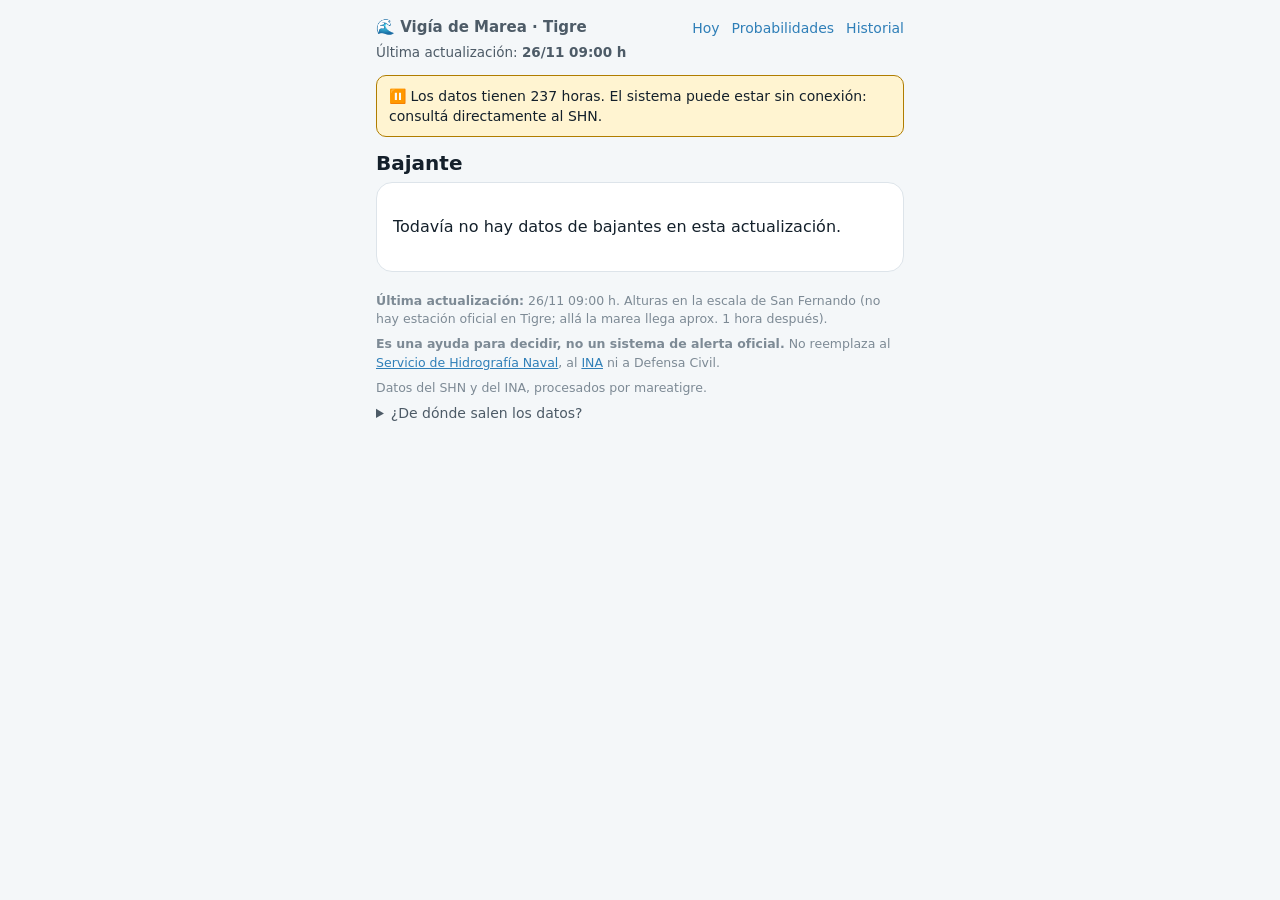
==== bajante.html @ 79f2f9ac "v11 bajante" ====
<!doctype html>
<html lang="es"><head><meta charset="utf-8">
<meta name="viewport" content="width=device-width,initial-scale=1">
<title>Bajante · Vigía de Marea Tigre</title>
<link rel="stylesheet" href="estilo.css">
<script src="datos/estado.js"></script>
<script src="datos/ejemplos.js"></script>
<script src="comun.js"></script>
<style>
/* (26/11) Pestaña Bajante: informativa, sin rojos. Solo se marca suave (amarillo) lo que podría quedar bajo la referencia. */
.bj{display:flex;align-items:baseline;gap:12px;padding:10px 0;border-bottom:1px solid var(--line)}
.bj:last-child{border-bottom:0}
.bj .h{font-size:22px;font-weight:800;min-width:72px}
.bj .a{font-size:20px;font-weight:700;color:var(--agua);white-space:nowrap}
.bj .d{font-size:12.5px;color:var(--ink2);margin-left:auto;text-align:right;line-height:1.35}
.bj.bajo{background:var(--pos-bg);margin:0 -16px;padding:10px 16px;border-left:4px solid var(--pos)}
.bj.medida .h,.bj.medida .a{font-style:italic}
.chip{display:inline-block;font-size:11px;border:1px solid var(--line);border-radius:999px;padding:0 6px;color:var(--mut)}
.exp td,.exp th{font-size:13.5px}
.movio{background:var(--pos-bg);border:1px solid var(--pos);border-radius:10px;padding:8px 10px;font-size:13.5px;margin-top:10px}
</style>
</head><body><main id="app"></main>
<script>
const B = V.bajante;
const m2b = x => x.toFixed(2).replace(".", ",");
const cm = x => Math.round(Math.abs(x) * 100) + " cm";
// Hora de Tigre: +1 h aprox. (criterio de Fernando, el mismo de las pleamares; para la bajante no hay datos).
const horaT = s => horaTigre(hhmm(s));

function fila(b) {
  const peor = b.peor == null ? "" : `<br>en el peor caso visto: <b>${m2b(b.peor)}</b>`;
  const fuente = b.fuente === "SHN" ? `<span class="chip">SHN</span>` : `<span class="chip">modelo ⏱</span>`;
  return `<div class="bj${b.bajo_ref ? " bajo" : ""}">
    <span class="h">${hhmm(b.t)}</span><span class="a">${m2b(b.altura)} m</span>
    <span class="d">${b.bajo_ref ? "🔻 " : ""}Tigre ~${horaT(b.t)} ${fuente}${peor}</span></div>`;
}
function filaMedida(b) {
  return `<div class="bj medida"><span class="h">${hhmm(b.t)}</span><span class="a">${m2b(b.altura)} m</span>
    <span class="d">medida en San Fernando<br>(ya pasó)</span></div>`;
}

function porDia() {
  const dias = {};
  for (const b of B.medidas_hoy || []) (dias[b.t.slice(0, 10)] ||= []).push([b.t, filaMedida(b)]);
  for (const b of B.proximas) (dias[b.t.slice(0, 10)] ||= []).push([b.t, fila(b)]);
  const k = Object.keys(dias).sort();
  if (!k.length) return `<section class="card"><p>No hay bajantes previstas ahora (sin pronóstico del SHN ni curva del modelo).</p></section>`;
  return k.map(d => `<section class="card"><h2>${nomDia(d)} <span class="mut" style="font-weight:400">${ddmm(d)}</span></h2>
    ${dias[d].sort((a, b) => a[0] < b[0] ? -1 : 1).map(x => x[1]).join("")}</section>`).join("");
}

function ahoraTxt() {
  const a = B.ahora;
  if (!a) return "";
  const va = a.va === "subiendo" ? "subiendo ↑" : a.va === "bajando" ? "bajando ↓" : a.va === "quieta" ? "casi quieta" : "";
  return `<p class="ahora">Ahora en San Fernando: <b>${m2(a.altura)}</b> (${cuando(a.hora)})${va ? `, <b>${va}</b>` : ""}.</p>`;
}

function experiencia() {
  const E = B.experiencia, m1 = E.modelo["1"], h = E.hora, s = E.shn;
  const filas = ["1", "2", "3"].map(L => {
    const m = E.modelo[L];
    return `<tr><td>${L} día${L === "1" ? "" : "s"} antes</td><td>${m.n}</td>
      <td>${m.n ? m.bajo_mas : "–"}</td><td>${m.n && m.peor < 0 ? cm(m.peor) : "–"}</td></tr>`;
  }).join("") + `<tr><td>SHN (próximas horas)</td><td>${s.n}</td><td>${s.n ? s.bajo_mas : "–"}</td><td>${s.n && s.peor < 0 ? cm(s.peor) : "–"}</td></tr>`;
  const sa = B.semana_antes;
  const movio = B.se_movio && B.se_movio.length ? `<div class="movio">⚠️ <b>La experiencia cambió esta semana:</b> ${B.se_movio.join("; ")}.
    Puede ser que el río o el tiempo estén distintos. Los números de esta página ya usan lo nuevo.</div>` : "";
  return `<section class="card"><h2>¿Cuánto se pasa para abajo?</h2>
    ${E.medidas && E.mas_baja ? `<p class="chico">De ${E.medidas} bajantes medidas en San Fernando (${ddmm(E.desde)} al ${ddmm(E.hasta)}),
      ${E.bajo_ref} bajaron de ${m2(B.ref)}. La más baja: <b>${m2(E.mas_baja.altura)}</b> el ${ddmm(E.mas_baja.hora)}.</p>`
      : `<p class="chico">Todavía no hay bajantes medidas guardadas.</p>`}
    ${m1.n ? `<p class="chico">Lo normal es que el agua quede <b>más alta</b> que lo previsto (${cm(m1.promedio)} en promedio, 1 día antes).
      Pero ${m1.bajo_mas} de ${m1.n} veces bajó más${m1.peor < 0 ? `; la peor, <b>${cm(m1.peor)}</b> más (${ddmm(m1.peor_fecha)})` : ""}.</p>` : ""}
    <table class="exp"><tr><th>Pronóstico</th><th>Casos</th><th>Bajó más</th><th>La peor</th></tr>${filas}</table>
    <p class="chico mut">“En el peor caso visto” = lo previsto menos la peor de esa columna (con ${B.min_casos} casos o más).
      Hace ${sa.dias} días era: corrección de hora ${sa.hora.toFixed(1).replace(".", ",")} h${sa.n_1d ? `, peor a 1 día ${cm(sa.peor_1d)}` : ""}.</p>
    ${movio}</section>`;
}

const notaHora = () => {
  const h = B.experiencia.hora;
  return h.aplicada ? `<p class="chico">⏱️ <b>Hora corregida (modelo ⏱):</b> el modelo del SHN marca la bajante antes de lo que después se mide.
    Según ${h.n} bajantes, el agua real llega unas ${h.mediana.toFixed(1).replace(".", ",")} h más tarde (${h.mas_tarde} de ${h.n} veces llegó después),
    así que a las del modelo se les suman ${h.aplicada.toFixed(1).replace(".", ",")} h. Las del SHN van tal cual. En Tigre, aprox. una hora después.</p>`
    : `<p class="chico">⏱️ Todavía no hay casos suficientes para corregir la hora del modelo: va tal cual la publica el SHN.</p>`;
};

document.getElementById("app").innerHTML = cabecera("bajante.html") + avisosArriba() + (!B ? `
  <h1>Bajante</h1><section class="card"><p>Todavía no hay datos de bajantes en esta actualización.</p></section>` : `
  <h1>Bajante</h1>
  <p class="chico">Para los que navegamos el Delta: las bajantes de cada día en San Fernando, con la hora y la altura.
    Es informativo: no es un aviso.</p>
  ${ahoraTxt()}
  ${porDia()}
  <section class="card">
    ${notaHora()}
    <p class="chico">🔻 <b>Amarillo:</b> la bajante, o su peor caso visto, queda por debajo de <b>${m2(B.ref)}</b>
      (referencia del Vigía para navegar, no es un umbral oficial).</p>
  </section>
  ${experiencia()}
  <section class="card"><details><summary>Para leerlo bien</summary>
    <p class="chico">Las alturas son del Modelo de Altura Total o del pronóstico del SHN, sin corregir. La hora del modelo sí se corrige
      con lo medido, y la corrección se recalcula sola cada hora con todo lo guardado.</p>
    <p class="chico"><b>Qué puede fallar:</b> la experiencia es de pocas semanas${B.experiencia.rio_rosario ? `, con el Paraná alto
      (Rosario entre ${m2(B.experiencia.rio_rosario[0])} y ${m2(B.experiencia.rio_rosario[1])})` : ""} y sin ninguna bajante extraordinaria.
      Con el río bajo y viento del norte el agua puede bajar bastante más: el peor caso visto <b>no</b> es el peor posible.
      La hora real se conoce de a una hora (las lecturas son una por hora). Algunos días el modelo acierta la hora y la corrección lo corre de más.</p>
    <p class="chico">Si el SHN publica un <a href="https://www.hidro.gov.ar/oceanografia/AACRIOPLA.asp">aviso de bajante</a>, vale el aviso.</p>
  </details></section>`) + pie();
</script>
<script data-goatcounter="https://mareatigre.goatcounter.com/count" async src="//gc.zgo.at/count.js"></script>
</body></html>
---- estilo.css ----
:root{
  --bg:#f4f7f9; --card:#fff; --ink:#14202b; --ink2:#4d5b67; --mut:#7d8a95; --line:#dde4ea;
  --agua:#2f7fb8; --agua2:#cfe3f2;
  --ok:#1e8a4c; --ok-bg:#e3f4ea;
  --pos:#b07d00; --pos-bg:#fff4d1;
  --avi:#c8590f; --avi-bg:#ffe8d6;
  --ale:#b3261e; --ale-bg:#fde2df;
}
@media (prefers-color-scheme: dark){:root{
  --bg:#0f161c; --card:#17212a; --ink:#eef3f6; --ink2:#b4c0ca; --mut:#86939e; --line:#2a3742;
  --agua:#5aa9e0; --agua2:#1f3b52;
  --ok:#4cc27d; --ok-bg:#163525; --pos:#e7b93c; --pos-bg:#3a2f0e;
  --avi:#f08a45; --avi-bg:#3f2513; --ale:#ff6f61; --ale-bg:#431c19;
}}
*{box-sizing:border-box}
body{margin:0;background:var(--bg);color:var(--ink);font:16px/1.45 system-ui,-apple-system,"Segoe UI",Roboto,sans-serif}
main{max-width:560px;margin:0 auto;padding:16px 16px 40px}
a{color:var(--agua)}
header.top{display:flex;align-items:center;justify-content:space-between;gap:8px;margin-bottom:4px}
header.top .marca{font-weight:700;font-size:15px;color:var(--ink2);text-decoration:none}
header.top nav a{font-size:14px;margin-left:12px;text-decoration:none}
.aviso-ejemplo{background:#5b2a86;color:#fff;border-radius:10px;padding:8px 12px;font-size:13.5px;margin-bottom:12px}
.viejo{background:var(--pos-bg);color:var(--ink);border:1px solid var(--pos);border-radius:10px;padding:10px 12px;font-size:14px;margin-bottom:12px}
.card{background:var(--card);border:1px solid var(--line);border-radius:16px;padding:16px;margin-bottom:14px}
h1{font-size:20px;margin:0 0 4px} h2{font-size:16px;margin:0 0 10px}
.chico{font-size:13.5px;color:var(--ink2)} .mut{color:var(--mut)}

/* Veredicto grande */
.veredicto{border-radius:18px;padding:20px 18px;text-align:center;margin-bottom:14px;border:2px solid}
.veredicto .icono{font-size:44px;line-height:1}
.veredicto .titulo{font-size:24px;font-weight:800;margin:8px 0 4px}
.veredicto .bajada{font-size:15.5px;color:var(--ink2)}
.n-normal{background:var(--ok-bg);border-color:var(--ok)} .n-normal .titulo{color:var(--ok)}
.n-posible{background:var(--pos-bg);border-color:var(--pos)} .n-posible .titulo{color:var(--pos)}
.n-aviso{background:var(--avi-bg);border-color:var(--avi)} .n-aviso .titulo{color:var(--avi)}
.n-alerta{background:var(--ale-bg);border-color:var(--ale)} .n-alerta .titulo{color:var(--ale)}

/* Tira de días */
.dias{display:grid;grid-auto-flow:column;grid-auto-columns:1fr;gap:6px}
.dia{text-align:center;border-radius:12px;padding:10px 2px;background:var(--bg);min-width:0}
.dia .nom{font-weight:700;font-size:14px}
.dia .fec{font-size:12px;color:var(--mut)}
.dia .pto{width:14px;height:14px;border-radius:50%;margin:8px auto 6px}
.dia .alt{font-size:15px;font-weight:600}
.dia .hs{font-size:12px;color:var(--mut)}

/* Botones de navegación */
.botones{display:grid;gap:10px}
.boton{display:flex;align-items:center;gap:12px;background:var(--card);border:1px solid var(--line);border-radius:14px;padding:14px;text-decoration:none;color:var(--ink)}
.boton .ico{font-size:24px} .boton b{display:block} .boton span.d{font-size:13.5px;color:var(--ink2)}
.boton .fl{margin-left:auto;color:var(--mut);font-size:20px}

/* Tablas */
table{width:100%;border-collapse:collapse;font-size:14.5px}
th,td{padding:8px 6px;border-bottom:1px solid var(--line);text-align:center}
th:first-child,td:first-child{text-align:left}
th{font-size:12.5px;color:var(--ink2);font-weight:600}
.pc{display:inline-block;min-width:44px;border-radius:8px;padding:2px 6px;font-weight:700}

footer{font-size:12.5px;color:var(--mut);margin-top:20px;line-height:1.5}
footer p{margin:6px 0}
details summary{cursor:pointer;color:var(--ink2);font-size:14px}
svg text{font-family:inherit}
.aviso-ejemplo .ejs{display:flex;flex-wrap:wrap;gap:6px;margin-top:8px}
.aviso-ejemplo .ejs a{color:#fff;border:1px solid #ffffff88;border-radius:999px;padding:2px 10px;text-decoration:none;font-size:13px}
.aviso-ejemplo .ejs a.on{background:#fff;color:#5b2a86;font-weight:700}
.alerta-caja{border-radius:14px;padding:14px;margin-bottom:14px;border-left:6px solid}
.alerta-caja h2{margin:0 0 6px}.alerta-caja p{margin:4px 0;font-size:15px}
.alerta-caja.n-posible{background:var(--pos-bg);border-color:var(--pos)}
.alerta-caja.n-aviso{background:var(--avi-bg);border-color:var(--avi)}
.alerta-caja.n-alerta{background:var(--ale-bg);border-color:var(--ale)}
.n-alerta.veredicto{animation:latido 2.4s ease-in-out infinite}
@keyframes latido{50%{box-shadow:0 0 0 6px color-mix(in srgb,var(--ale) 25%,transparent)}}
@media (prefers-reduced-motion:reduce){.n-alerta.veredicto{animation:none}}
.dia .rg{font-size:11px;color:var(--ink2)}
.leyenda{list-style:none;padding:0;margin:12px 0 0;font-size:13px;color:var(--ink2)}
.leyenda li{display:flex;gap:8px;align-items:flex-start;margin:4px 0}
.leyenda .pto{flex:none;width:11px;height:11px;border-radius:50%;margin-top:4px}
.ahora{margin-top:10px;font-size:14.5px;color:var(--ink2)} .ahora b{color:var(--ink)}
footer ul{margin:4px 0;padding-left:18px} footer li{margin:3px 0}
.n-sin_datos{background:var(--card);border-color:var(--mut)} .n-sin_datos .titulo{color:var(--ink2)}
.actualizado{margin:0 0 12px;font-size:13.5px;color:var(--ink2)}
/* Pestañas de "Pronóstico y medición" (1 / 2 / 3 / 4 días antes) */
.pestanas{display:flex;gap:6px;margin:4px 0 12px}
.pestanas button{flex:1;font:inherit;font-size:13.5px;padding:7px 2px;border-radius:10px;border:1px solid var(--line);background:var(--card);color:var(--ink2);cursor:pointer}
.pestanas button.on{background:var(--agua);border-color:var(--agua);color:#fff;font-weight:700}
.pestanas button:disabled{opacity:.45;cursor:default}
/* (24/11) Caja de alerta: cuándo y cuánto, grandes; las chances en renglones aparte; el resto en chico. */
.alerta-caja .cuando{font-size:22px;font-weight:800;line-height:1.2}
.alerta-caja .cuanto{font-size:16px;margin:4px 0 8px}
.alerta-caja .cuanto b{font-size:20px}
.alerta-caja p.chances{margin:6px 0 8px}
.alerta-caja .ch{display:block;font-size:15px}
.alerta-caja p.chico{font-size:13.5px}
/* (25/11) Tarjeta de "Hoy" con lo medido: la altura en cursiva para distinguirla de un pronóstico. */
.dia.medido .alt{font-style:italic}
/* (26/11) Tarjeta de Hoy: lo que queda del día, debajo del pico ya medido. */
.dia .luego{font-size:12px;color:var(--ink2);margin-top:6px;padding-top:6px;border-top:1px solid var(--line)}
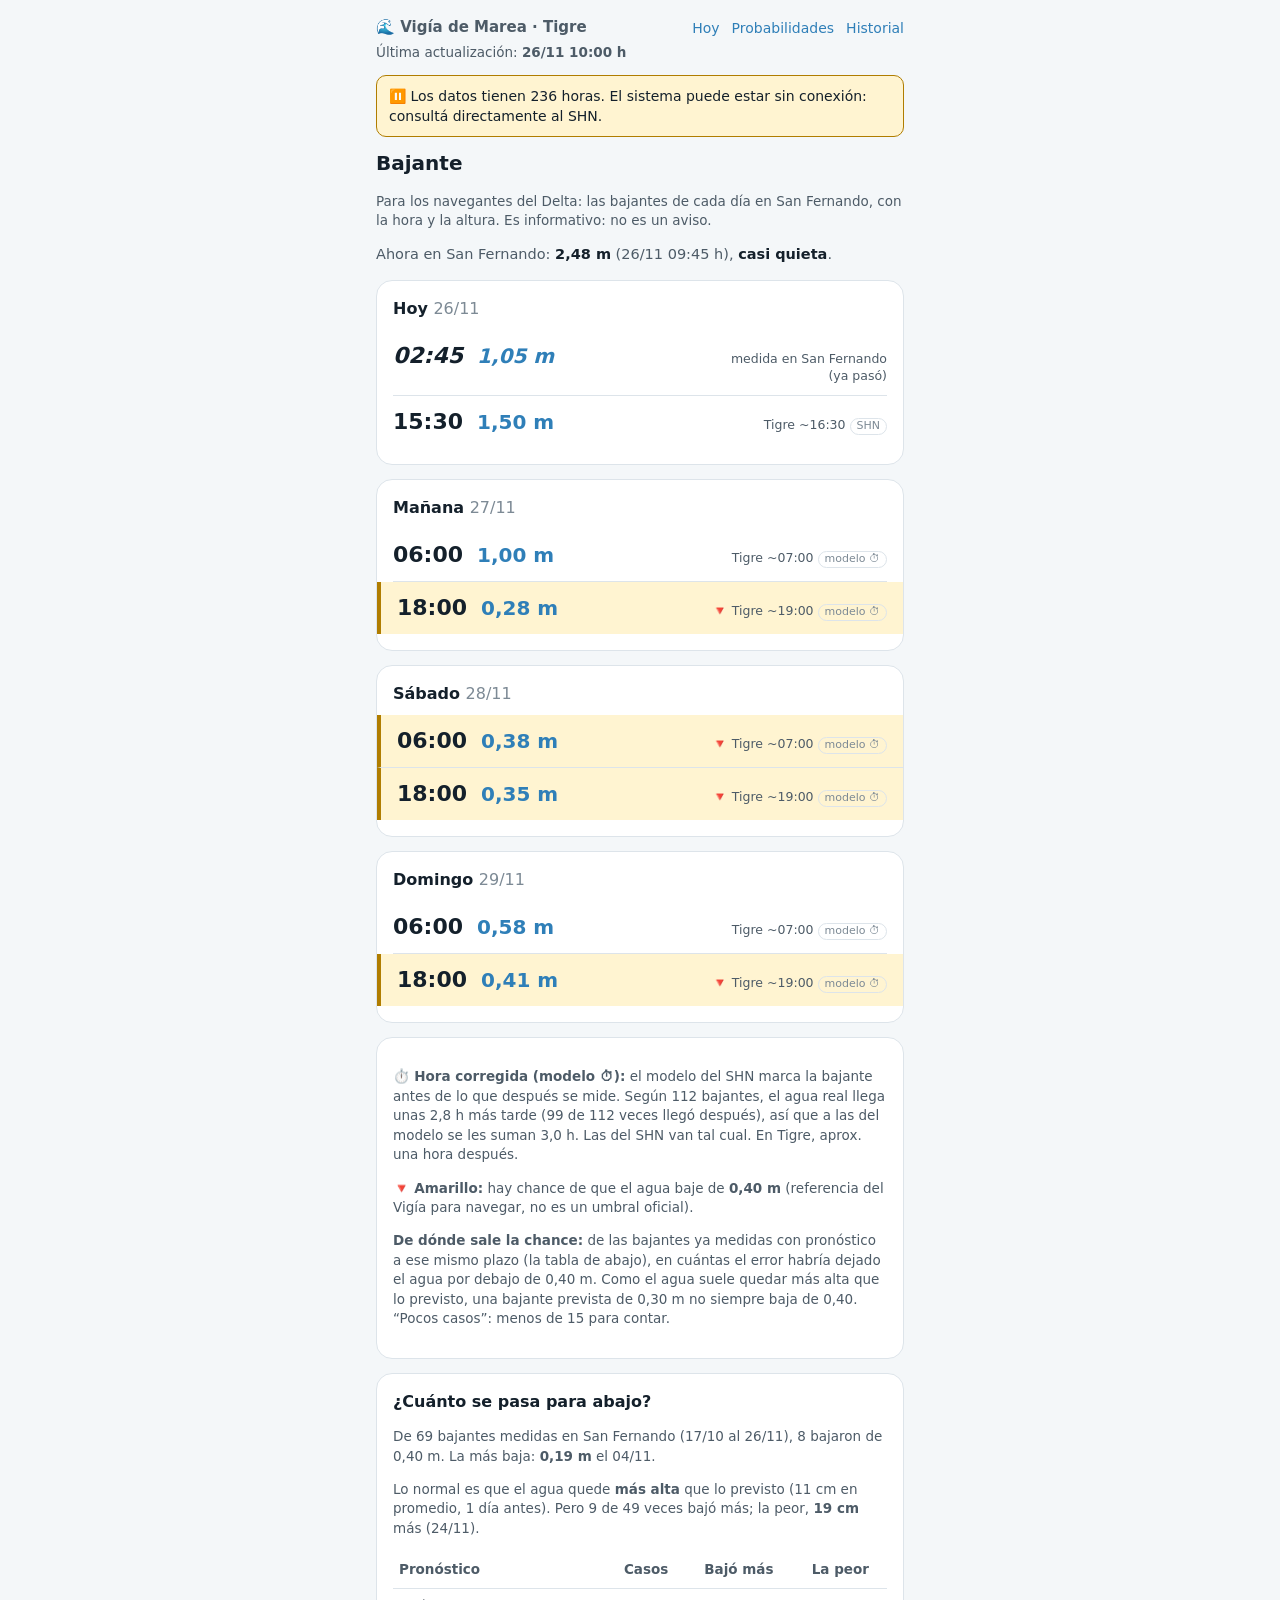
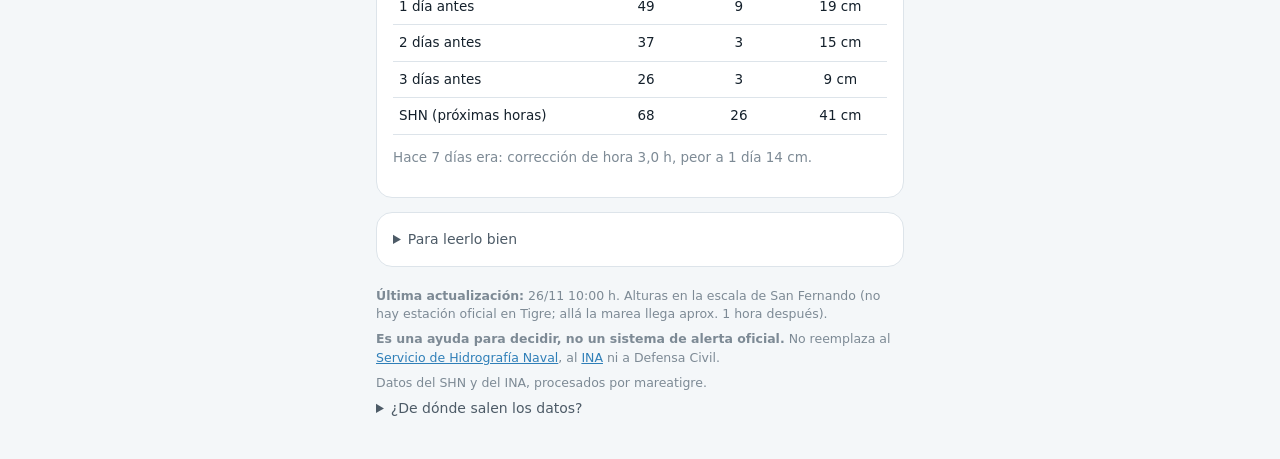
==== commit d1d1cd14: "bajante v2: chance de bajar de 0,40" ====
--- a/bajante.html
+++ b/bajante.html
@@ -28,11 +28,12 @@
 const horaT = s => horaTigre(hhmm(s));
 
 function fila(b) {
-  const peor = b.peor == null ? "" : `<br>en el peor caso visto: <b>${m2b(b.peor)}</b>`;
+  // (v2) Chance de bajar de la referencia, contada en la experiencia (bajantes.py). 0 % no se muestra.
+  const ch = !b.chance ? "" : `<br><span style="white-space:nowrap">bajar de ${m2b(B.ref)} m: <b>${b.chance >= 100 ? "casi seguro" : b.chance + "&nbsp;%"}</b></span>${b.n < 15 ? " (pocos casos)" : ""}`;
   const fuente = b.fuente === "SHN" ? `<span class="chip">SHN</span>` : `<span class="chip">modelo ⏱</span>`;
   return `<div class="bj${b.bajo_ref ? " bajo" : ""}">
     <span class="h">${hhmm(b.t)}</span><span class="a">${m2b(b.altura)} m</span>
-    <span class="d">${b.bajo_ref ? "🔻 " : ""}Tigre ~${horaT(b.t)} ${fuente}${peor}</span></div>`;
+    <span class="d">${b.bajo_ref ? "🔻 " : ""}Tigre ~${horaT(b.t)} ${fuente}${ch}</span></div>`;
 }
 function filaMedida(b) {
   return `<div class="bj medida"><span class="h">${hhmm(b.t)}</span><span class="a">${m2b(b.altura)} m</span>
@@ -73,8 +74,7 @@
     ${m1.n ? `<p class="chico">Lo normal es que el agua quede <b>más alta</b> que lo previsto (${cm(m1.promedio)} en promedio, 1 día antes).
       Pero ${m1.bajo_mas} de ${m1.n} veces bajó más${m1.peor < 0 ? `; la peor, <b>${cm(m1.peor)}</b> más (${ddmm(m1.peor_fecha)})` : ""}.</p>` : ""}
     <table class="exp"><tr><th>Pronóstico</th><th>Casos</th><th>Bajó más</th><th>La peor</th></tr>${filas}</table>
-    <p class="chico mut">“En el peor caso visto” = lo previsto menos la peor de esa columna (con ${B.min_casos} casos o más).
-      Hace ${sa.dias} días era: corrección de hora ${sa.hora.toFixed(1).replace(".", ",")} h${sa.n_1d ? `, peor a 1 día ${cm(sa.peor_1d)}` : ""}.</p>
+    <p class="chico mut">Hace ${sa.dias} días era: corrección de hora ${sa.hora.toFixed(1).replace(".", ",")} h${sa.n_1d ? `, peor a 1 día ${cm(sa.peor_1d)}` : ""}.</p>
     ${movio}</section>`;
 }
 
@@ -89,14 +89,17 @@
 document.getElementById("app").innerHTML = cabecera("bajante.html") + avisosArriba() + (!B ? `
   <h1>Bajante</h1><section class="card"><p>Todavía no hay datos de bajantes en esta actualización.</p></section>` : `
   <h1>Bajante</h1>
-  <p class="chico">Para los que navegamos el Delta: las bajantes de cada día en San Fernando, con la hora y la altura.
+  <p class="chico">Para los navegantes del Delta: las bajantes de cada día en San Fernando, con la hora y la altura.
     Es informativo: no es un aviso.</p>
   ${ahoraTxt()}
   ${porDia()}
   <section class="card">
     ${notaHora()}
-    <p class="chico">🔻 <b>Amarillo:</b> la bajante, o su peor caso visto, queda por debajo de <b>${m2(B.ref)}</b>
+    <p class="chico">🔻 <b>Amarillo:</b> hay chance de que el agua baje de <b>${m2(B.ref)}</b>
       (referencia del Vigía para navegar, no es un umbral oficial).</p>
+    <p class="chico"><b>De dónde sale la chance:</b> de las bajantes ya medidas con pronóstico a ese mismo plazo (la tabla de abajo),
+      en cuántas el error habría dejado el agua por debajo de ${m2(B.ref)}. Como el agua suele quedar más alta que lo previsto,
+      una bajante prevista de 0,30 m no siempre baja de 0,40. “Pocos casos”: menos de 15 para contar.</p>
   </section>
   ${experiencia()}
   <section class="card"><details><summary>Para leerlo bien</summary>
@@ -104,7 +107,8 @@
       con lo medido, y la corrección se recalcula sola cada hora con todo lo guardado.</p>
     <p class="chico"><b>Qué puede fallar:</b> la experiencia es de pocas semanas${B.experiencia.rio_rosario ? `, con el Paraná alto
       (Rosario entre ${m2(B.experiencia.rio_rosario[0])} y ${m2(B.experiencia.rio_rosario[1])})` : ""} y sin ninguna bajante extraordinaria.
-      Con el río bajo y viento del norte el agua puede bajar bastante más: el peor caso visto <b>no</b> es el peor posible.
+      Con el río bajo y viento del norte el agua puede bajar bastante más que lo visto hasta ahora: una chance de 0 % quiere decir
+      que no pasó nunca en lo medido, no que sea imposible.
       La hora real se conoce de a una hora (las lecturas son una por hora). Algunos días el modelo acierta la hora y la corrección lo corre de más.</p>
     <p class="chico">Si el SHN publica un <a href="https://www.hidro.gov.ar/oceanografia/AACRIOPLA.asp">aviso de bajante</a>, vale el aviso.</p>
   </details></section>`) + pie();
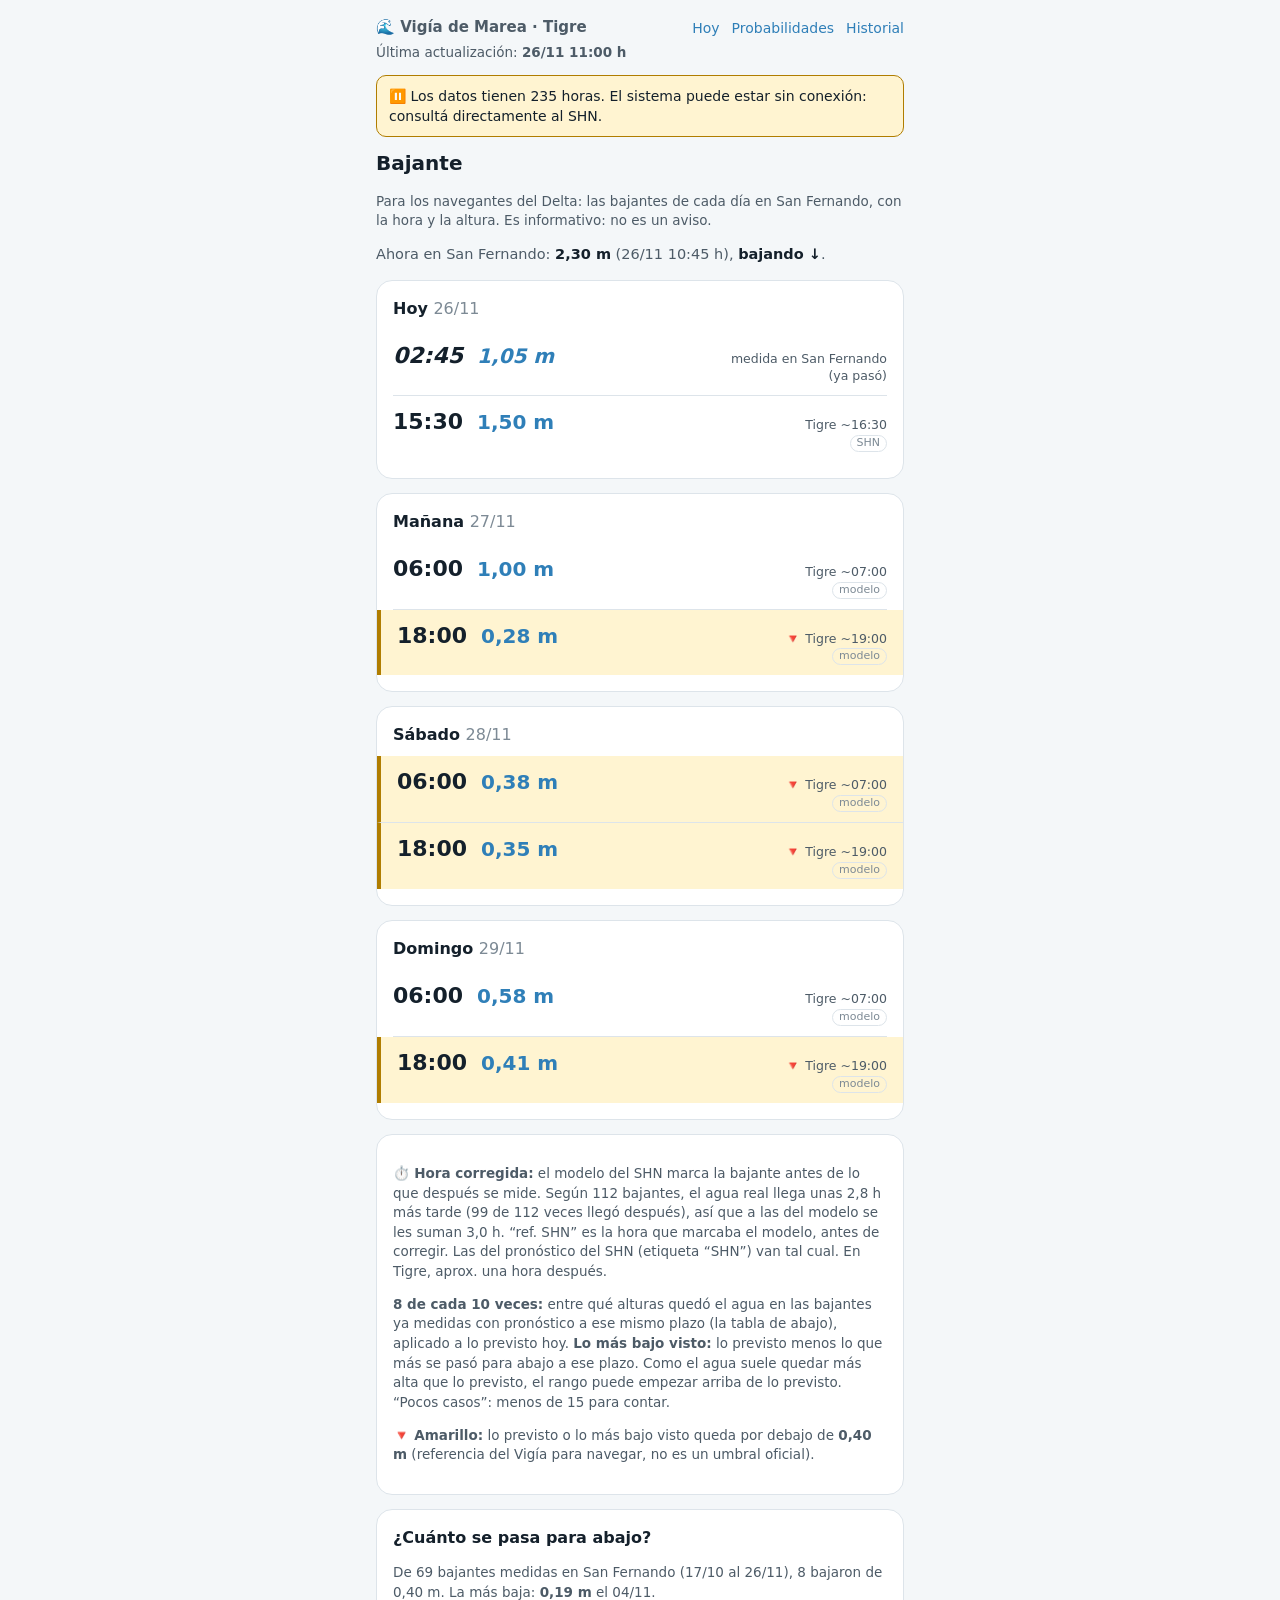
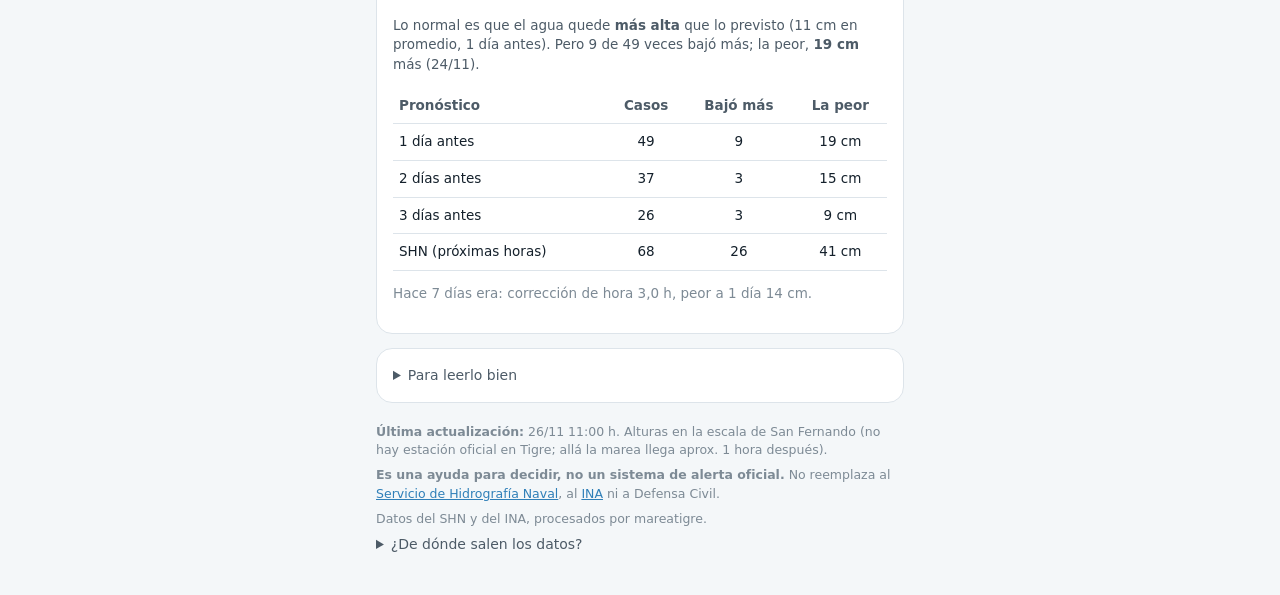
==== commit 10f44c6a: "bajante: ref SHN y colores" ====
--- a/bajante.html
+++ b/bajante.html
@@ -8,7 +8,9 @@
 <script src="comun.js"></script>
 <style>
 /* (26/11) Pestaña Bajante: informativa, sin rojos. Solo se marca suave (amarillo) lo que podría quedar bajo la referencia. */
-.bj{display:flex;align-items:baseline;gap:12px;padding:10px 0;border-bottom:1px solid var(--line)}
+.bj{display:flex;flex-wrap:wrap;align-items:baseline;gap:4px 12px;padding:10px 0;border-bottom:1px solid var(--line)}
+.bj .r{flex-basis:100%;font-size:13px;color:var(--mut)}
+.bj .r .rg b{color:var(--agua)} .bj .r .mb b{color:var(--pos)}
 .bj:last-child{border-bottom:0}
 .bj .h{font-size:22px;font-weight:800;min-width:72px}
 .bj .a{font-size:20px;font-weight:700;color:var(--agua);white-space:nowrap}
@@ -28,12 +30,17 @@
 const horaT = s => horaTigre(hhmm(s));
 
 function fila(b) {
-  // (v2) Chance de bajar de la referencia, contada en la experiencia (bajantes.py). 0 % no se muestra.
-  const ch = !b.chance ? "" : `<br><span style="white-space:nowrap">bajar de ${m2b(B.ref)} m: <b>${b.chance >= 100 ? "casi seguro" : b.chance + "&nbsp;%"}</b></span>${b.n < 15 ? " (pocos casos)" : ""}`;
-  const fuente = b.fuente === "SHN" ? `<span class="chip">SHN</span>` : `<span class="chip">modelo ⏱</span>`;
+  // (v3, pedido de Fernando) Rango de lo medido (8 de cada 10 casos) y lo más bajo visto, a ese plazo (bajantes.py).
+  const nb = x => m2b(x).replace(" ", "&nbsp;");
+  const r = !b.rango ? "" : `<div class="r"><span class="rg">8 de cada 10 veces: entre <b>${nb(b.rango[0])}&nbsp;y&nbsp;${nb(b.rango[1])}&nbsp;m</b></span><br>
+    <span class="mb">lo más bajo visto: <b>${nb(b.mas_bajo)}&nbsp;m</b></span>${b.n < 15 ? " (pocos casos)" : ""}</div>`;
+  // (v4, pedido de Fernando: corto) Etiqueta con la hora ORIGINAL del modelo del SHN ("ref. SHN 15:00"), para compararla
+  // con la página del SHN; la hora grande ya está corregida. Con el día si la corrección cruza la medianoche.
+  const ref = !b.t_mod ? "modelo" : `ref. SHN ${hhmm(b.t_mod)}${b.t_mod.slice(0, 10) !== b.t.slice(0, 10) ? " " + ddmm(b.t_mod) : ""}`;
+  const fuente = `<span class="chip" style="white-space:nowrap">${b.fuente === "SHN" ? "SHN" : ref}</span>`;
   return `<div class="bj${b.bajo_ref ? " bajo" : ""}">
     <span class="h">${hhmm(b.t)}</span><span class="a">${m2b(b.altura)} m</span>
-    <span class="d">${b.bajo_ref ? "🔻 " : ""}Tigre ~${horaT(b.t)} ${fuente}${ch}</span></div>`;
+    <span class="d">${b.bajo_ref ? "🔻 " : ""}Tigre ~${horaT(b.t)}<br>${fuente}</span>${r}</div>`;
 }
 function filaMedida(b) {
   return `<div class="bj medida"><span class="h">${hhmm(b.t)}</span><span class="a">${m2b(b.altura)} m</span>
@@ -80,9 +87,10 @@
 
 const notaHora = () => {
   const h = B.experiencia.hora;
-  return h.aplicada ? `<p class="chico">⏱️ <b>Hora corregida (modelo ⏱):</b> el modelo del SHN marca la bajante antes de lo que después se mide.
+  return h.aplicada ? `<p class="chico">⏱️ <b>Hora corregida:</b> el modelo del SHN marca la bajante antes de lo que después se mide.
     Según ${h.n} bajantes, el agua real llega unas ${h.mediana.toFixed(1).replace(".", ",")} h más tarde (${h.mas_tarde} de ${h.n} veces llegó después),
-    así que a las del modelo se les suman ${h.aplicada.toFixed(1).replace(".", ",")} h. Las del SHN van tal cual. En Tigre, aprox. una hora después.</p>`
+    así que a las del modelo se les suman ${h.aplicada.toFixed(1).replace(".", ",")} h. “ref. SHN” es la hora que marcaba el modelo, antes de corregir.
+    Las del pronóstico del SHN (etiqueta “SHN”) van tal cual. En Tigre, aprox. una hora después.</p>`
     : `<p class="chico">⏱️ Todavía no hay casos suficientes para corregir la hora del modelo: va tal cual la publica el SHN.</p>`;
 };
 
@@ -95,11 +103,12 @@
   ${porDia()}
   <section class="card">
     ${notaHora()}
-    <p class="chico">🔻 <b>Amarillo:</b> hay chance de que el agua baje de <b>${m2(B.ref)}</b>
+    <p class="chico"><b>8 de cada 10 veces:</b> entre qué alturas quedó el agua en las bajantes ya medidas con pronóstico a ese
+      mismo plazo (la tabla de abajo), aplicado a lo previsto hoy. <b>Lo más bajo visto:</b> lo previsto menos lo que más se pasó
+      para abajo a ese plazo. Como el agua suele quedar más alta que lo previsto, el rango puede empezar arriba de lo previsto.
+      “Pocos casos”: menos de 15 para contar.</p>
+    <p class="chico">🔻 <b>Amarillo:</b> lo previsto o lo más bajo visto queda por debajo de <b>${m2(B.ref)}</b>
       (referencia del Vigía para navegar, no es un umbral oficial).</p>
-    <p class="chico"><b>De dónde sale la chance:</b> de las bajantes ya medidas con pronóstico a ese mismo plazo (la tabla de abajo),
-      en cuántas el error habría dejado el agua por debajo de ${m2(B.ref)}. Como el agua suele quedar más alta que lo previsto,
-      una bajante prevista de 0,30 m no siempre baja de 0,40. “Pocos casos”: menos de 15 para contar.</p>
   </section>
   ${experiencia()}
   <section class="card"><details><summary>Para leerlo bien</summary>
@@ -107,8 +116,8 @@
       con lo medido, y la corrección se recalcula sola cada hora con todo lo guardado.</p>
     <p class="chico"><b>Qué puede fallar:</b> la experiencia es de pocas semanas${B.experiencia.rio_rosario ? `, con el Paraná alto
       (Rosario entre ${m2(B.experiencia.rio_rosario[0])} y ${m2(B.experiencia.rio_rosario[1])})` : ""} y sin ninguna bajante extraordinaria.
-      Con el río bajo y viento del norte el agua puede bajar bastante más que lo visto hasta ahora: una chance de 0 % quiere decir
-      que no pasó nunca en lo medido, no que sea imposible.
+      Con el río bajo y viento del norte el agua puede bajar bastante más que lo visto hasta ahora: “lo más bajo visto” es lo más bajo
+      de lo medido hasta ahora, no lo más bajo posible.
       La hora real se conoce de a una hora (las lecturas son una por hora). Algunos días el modelo acierta la hora y la corrección lo corre de más.</p>
     <p class="chico">Si el SHN publica un <a href="https://www.hidro.gov.ar/oceanografia/AACRIOPLA.asp">aviso de bajante</a>, vale el aviso.</p>
   </details></section>`) + pie();
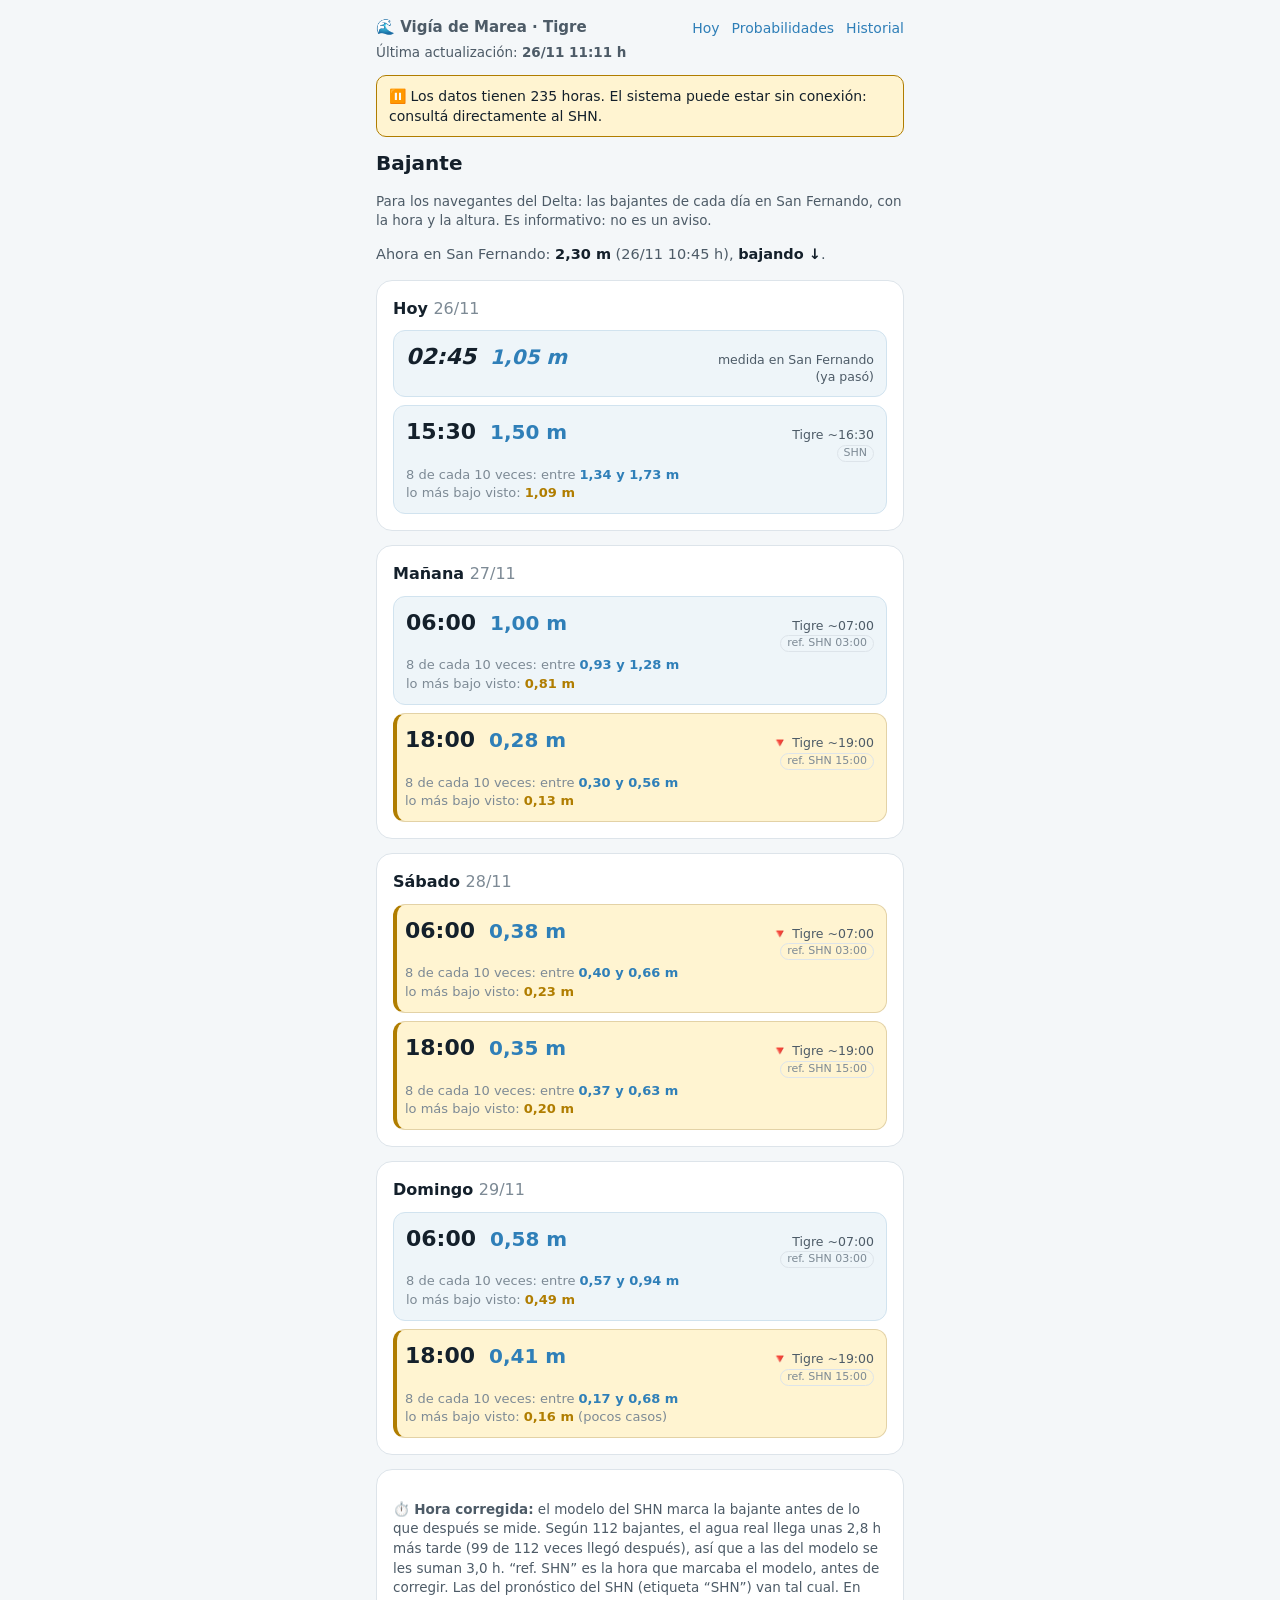
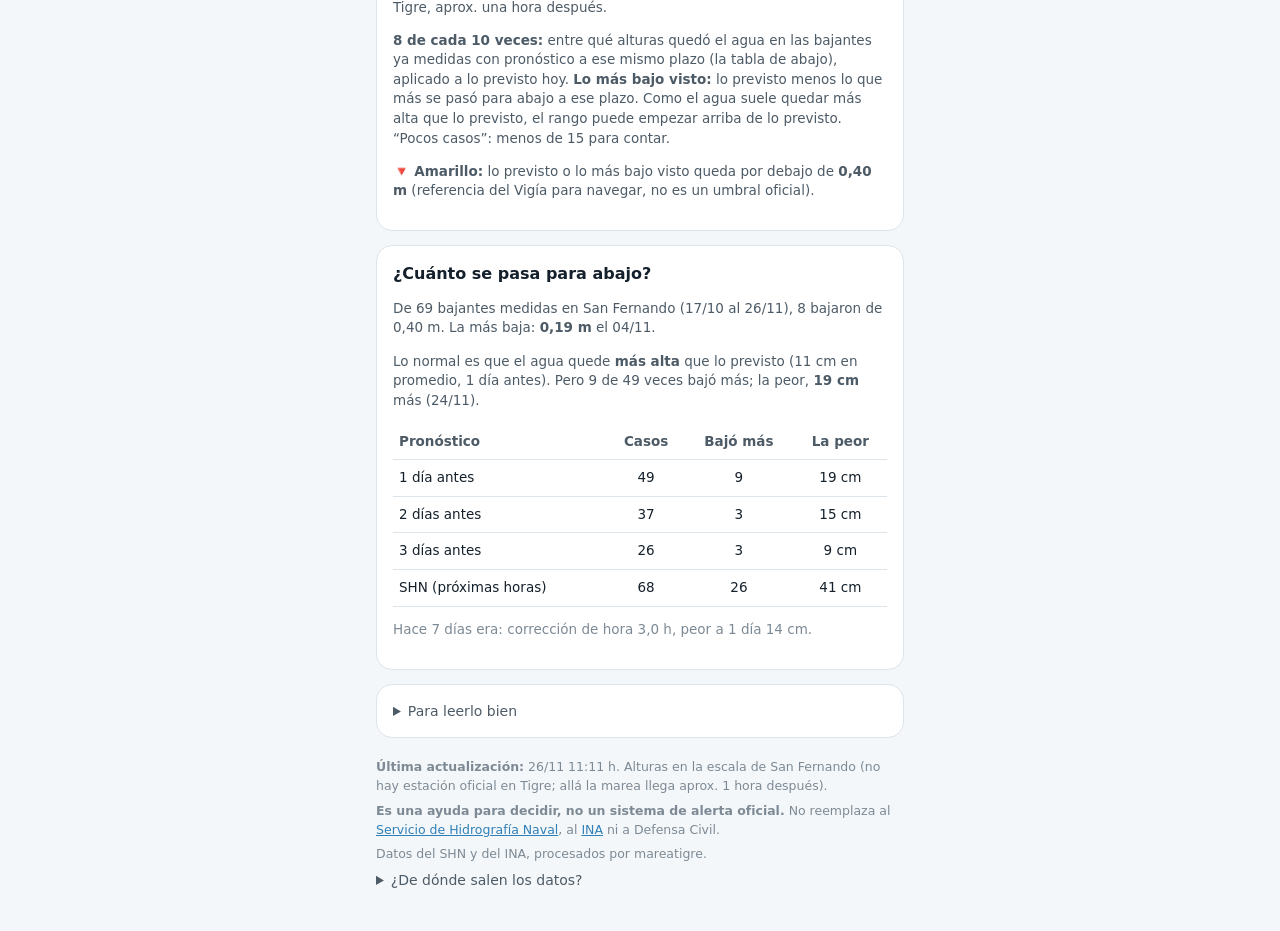
==== commit d418f533: "bajante: cajitas con color" ====
--- a/bajante.html
+++ b/bajante.html
@@ -8,14 +8,17 @@
 <script src="comun.js"></script>
 <style>
 /* (26/11) Pestaña Bajante: informativa, sin rojos. Solo se marca suave (amarillo) lo que podría quedar bajo la referencia. */
-.bj{display:flex;flex-wrap:wrap;align-items:baseline;gap:4px 12px;padding:10px 0;border-bottom:1px solid var(--line)}
+/* (26/11, pedido de Fernando) Cada bajante en su propia cajita, para que se separen bien (suelen ser 2 por día). */
+.bj{display:flex;flex-wrap:wrap;align-items:baseline;gap:4px 12px;padding:10px 12px;border-radius:12px;margin-bottom:8px;
+  background:var(--bg);border:1px solid var(--line);   /* respaldo si el navegador no entiende color-mix */
+  background:color-mix(in srgb, var(--agua) 8%, var(--card));border:1px solid color-mix(in srgb, var(--agua) 22%, var(--card))}
 .bj .r{flex-basis:100%;font-size:13px;color:var(--mut)}
 .bj .r .rg b{color:var(--agua)} .bj .r .mb b{color:var(--pos)}
-.bj:last-child{border-bottom:0}
+.bj:last-child{margin-bottom:0}
 .bj .h{font-size:22px;font-weight:800;min-width:72px}
 .bj .a{font-size:20px;font-weight:700;color:var(--agua);white-space:nowrap}
 .bj .d{font-size:12.5px;color:var(--ink2);margin-left:auto;text-align:right;line-height:1.35}
-.bj.bajo{background:var(--pos-bg);margin:0 -16px;padding:10px 16px;border-left:4px solid var(--pos)}
+.bj.bajo{background:var(--pos-bg);border:1px solid color-mix(in srgb, var(--pos) 35%, var(--card));border-left:4px solid var(--pos);padding-left:8px}
 .bj.medida .h,.bj.medida .a{font-style:italic}
 .chip{display:inline-block;font-size:11px;border:1px solid var(--line);border-radius:999px;padding:0 6px;color:var(--mut)}
 .exp td,.exp th{font-size:13.5px}
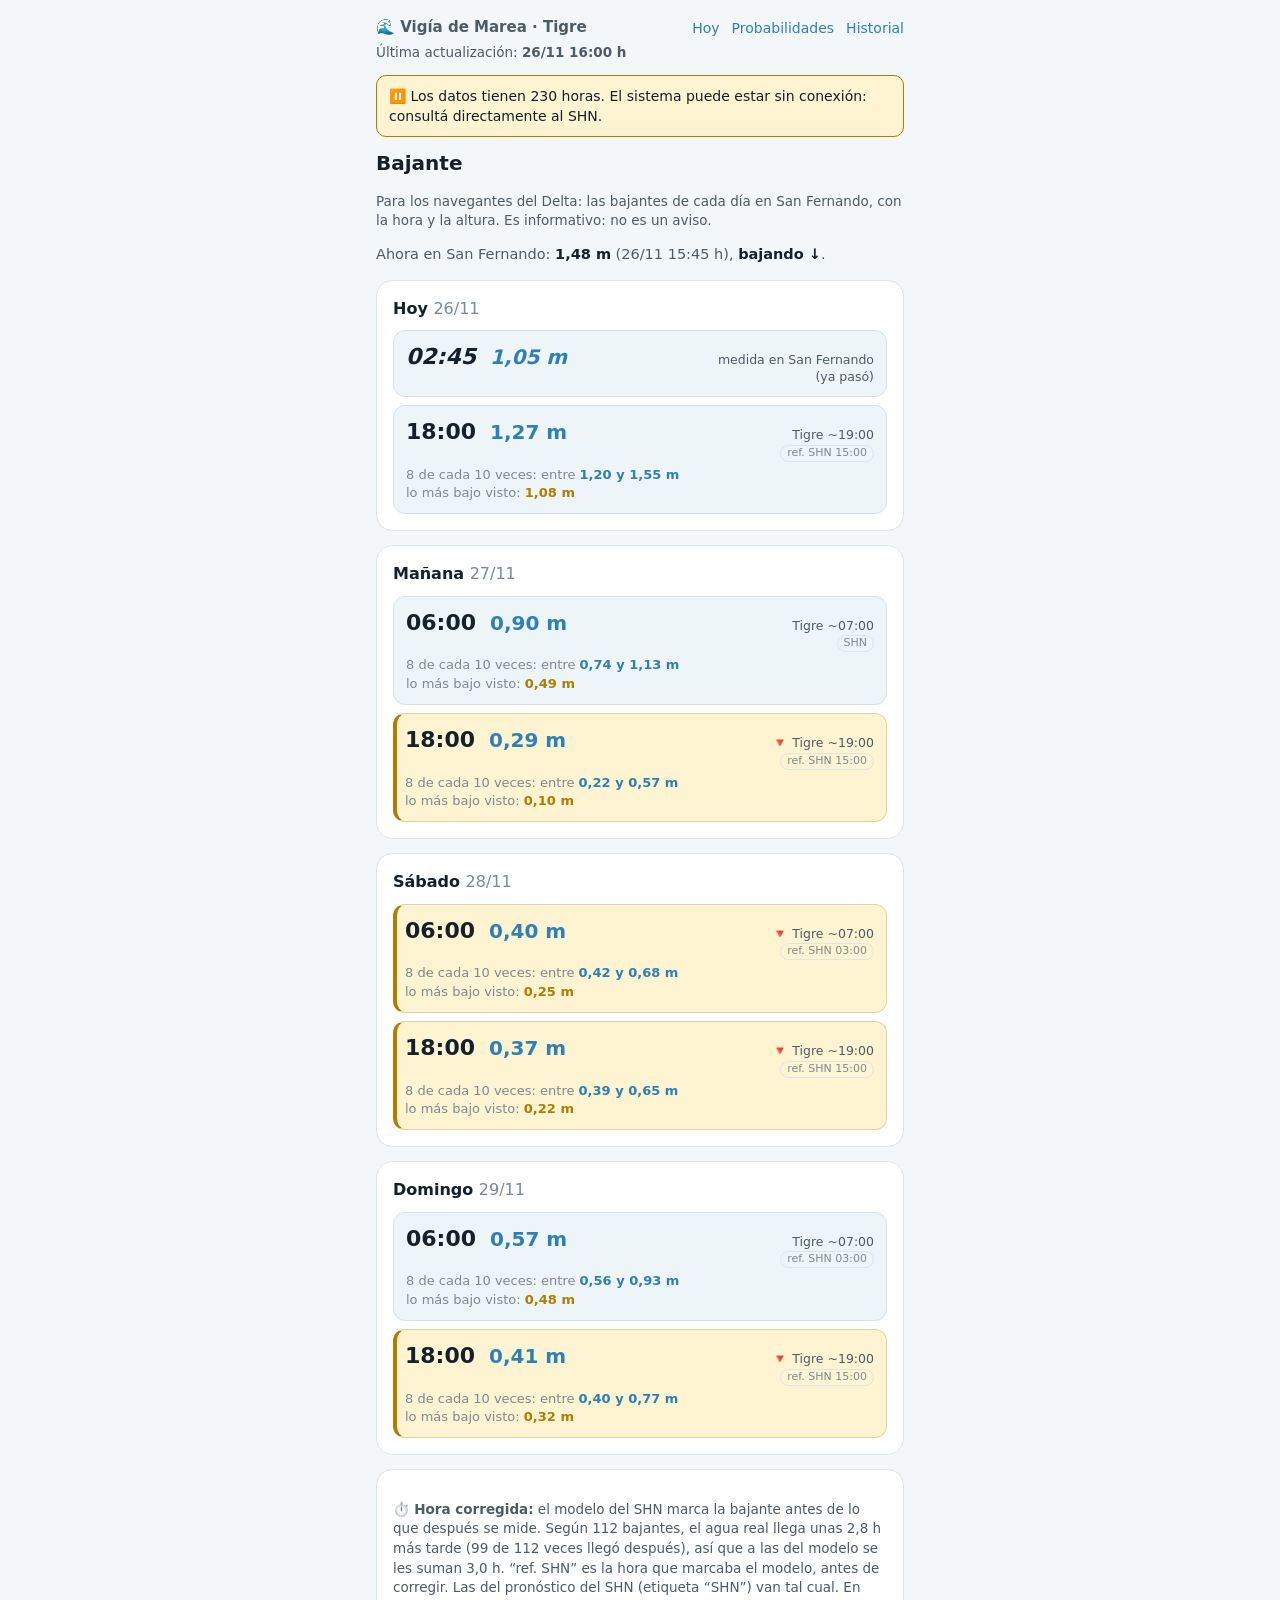
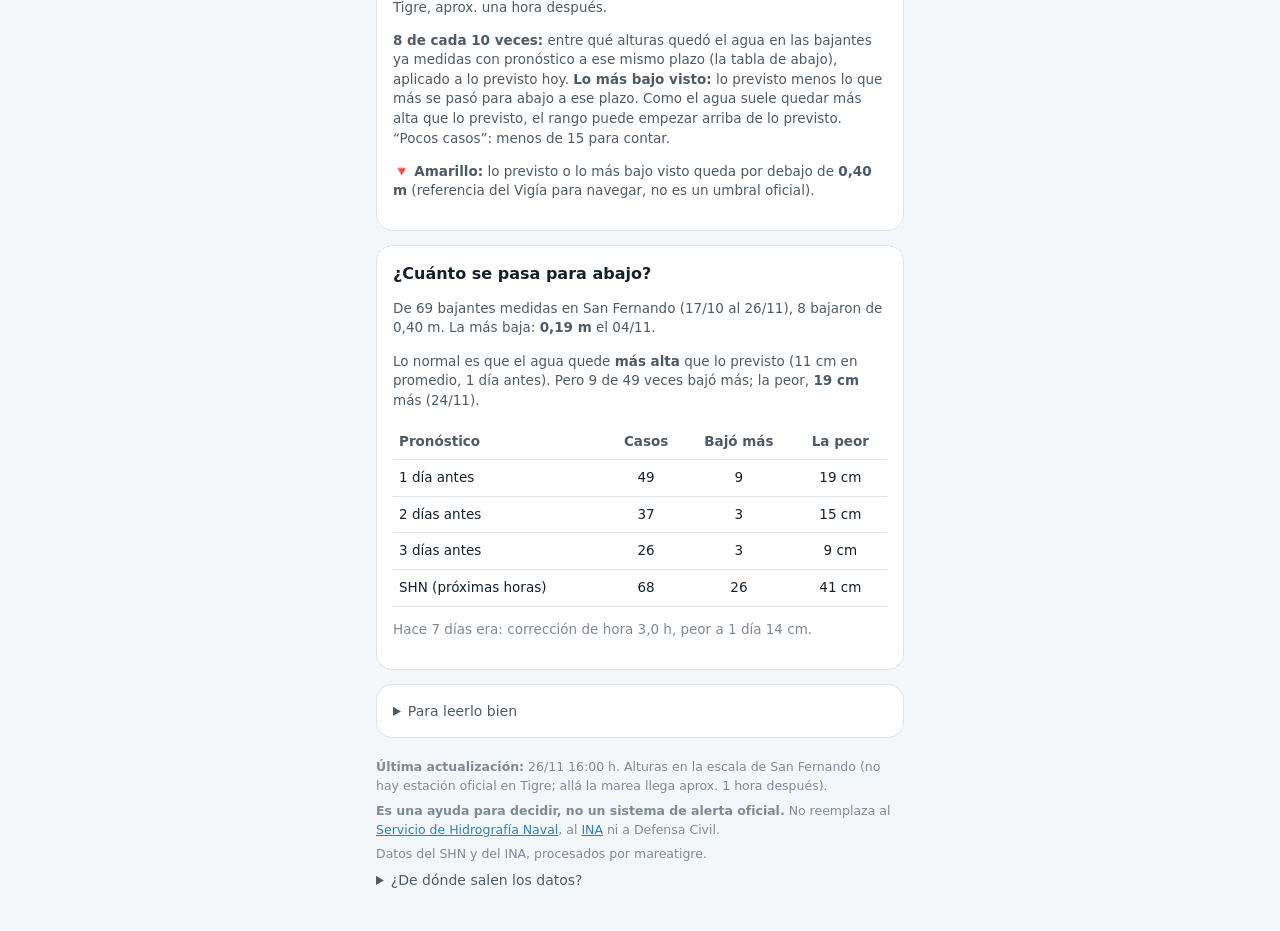
==== commit 2370b331: "bajante v5: memoria SHN y ancla en pleamar" ====
--- a/bajante.html
+++ b/bajante.html
@@ -39,7 +39,9 @@
     <span class="mb">lo más bajo visto: <b>${nb(b.mas_bajo)}&nbsp;m</b></span>${b.n < 15 ? " (pocos casos)" : ""}</div>`;
   // (v4, pedido de Fernando: corto) Etiqueta con la hora ORIGINAL del modelo del SHN ("ref. SHN 15:00"), para compararla
   // con la página del SHN; la hora grande ya está corregida. Con el día si la corrección cruza la medianoche.
-  const ref = !b.t_mod ? "modelo" : `ref. SHN ${hhmm(b.t_mod)}${b.t_mod.slice(0, 10) !== b.t.slice(0, 10) ? " " + ddmm(b.t_mod) : ""}`;
+  // (v5) Si la hora sale de la pleamar que ya publicó el SHN, la etiqueta muestra esa pleamar.
+  const ref = b.ancla ? `ref. pleamar SHN ${hhmm(b.ancla)}${b.ancla.slice(0, 10) !== b.t.slice(0, 10) ? " " + ddmm(b.ancla) : ""}`
+    : !b.t_mod ? "modelo" : `ref. SHN ${hhmm(b.t_mod)}${b.t_mod.slice(0, 10) !== b.t.slice(0, 10) ? " " + ddmm(b.t_mod) : ""}`;
   const fuente = `<span class="chip" style="white-space:nowrap">${b.fuente === "SHN" ? "SHN" : ref}</span>`;
   return `<div class="bj${b.bajo_ref ? " bajo" : ""}">
     <span class="h">${hhmm(b.t)}</span><span class="a">${m2b(b.altura)} m</span>
@@ -93,7 +95,10 @@
   return h.aplicada ? `<p class="chico">⏱️ <b>Hora corregida:</b> el modelo del SHN marca la bajante antes de lo que después se mide.
     Según ${h.n} bajantes, el agua real llega unas ${h.mediana.toFixed(1).replace(".", ",")} h más tarde (${h.mas_tarde} de ${h.n} veces llegó después),
     así que a las del modelo se les suman ${h.aplicada.toFixed(1).replace(".", ",")} h. “ref. SHN” es la hora que marcaba el modelo, antes de corregir.
-    Las del pronóstico del SHN (etiqueta “SHN”) van tal cual. En Tigre, aprox. una hora después.</p>`
+    Las del pronóstico del SHN (etiqueta “SHN”) van tal cual.
+    ${B.experiencia.subida && B.experiencia.subida.aplicada ? `Si el SHN ya publicó la pleamar que sigue (“ref. pleamar SHN”), la hora sale de esa pleamar menos lo que
+    tarda en subir el agua: ${B.experiencia.subida.aplicada.toFixed(1).replace(".", ",")} h, medido en ${B.experiencia.subida.n} mareas (sube más rápido de lo que baja).` : ""}
+    En Tigre, aprox. una hora después.</p>`
     : `<p class="chico">⏱️ Todavía no hay casos suficientes para corregir la hora del modelo: va tal cual la publica el SHN.</p>`;
 };
 
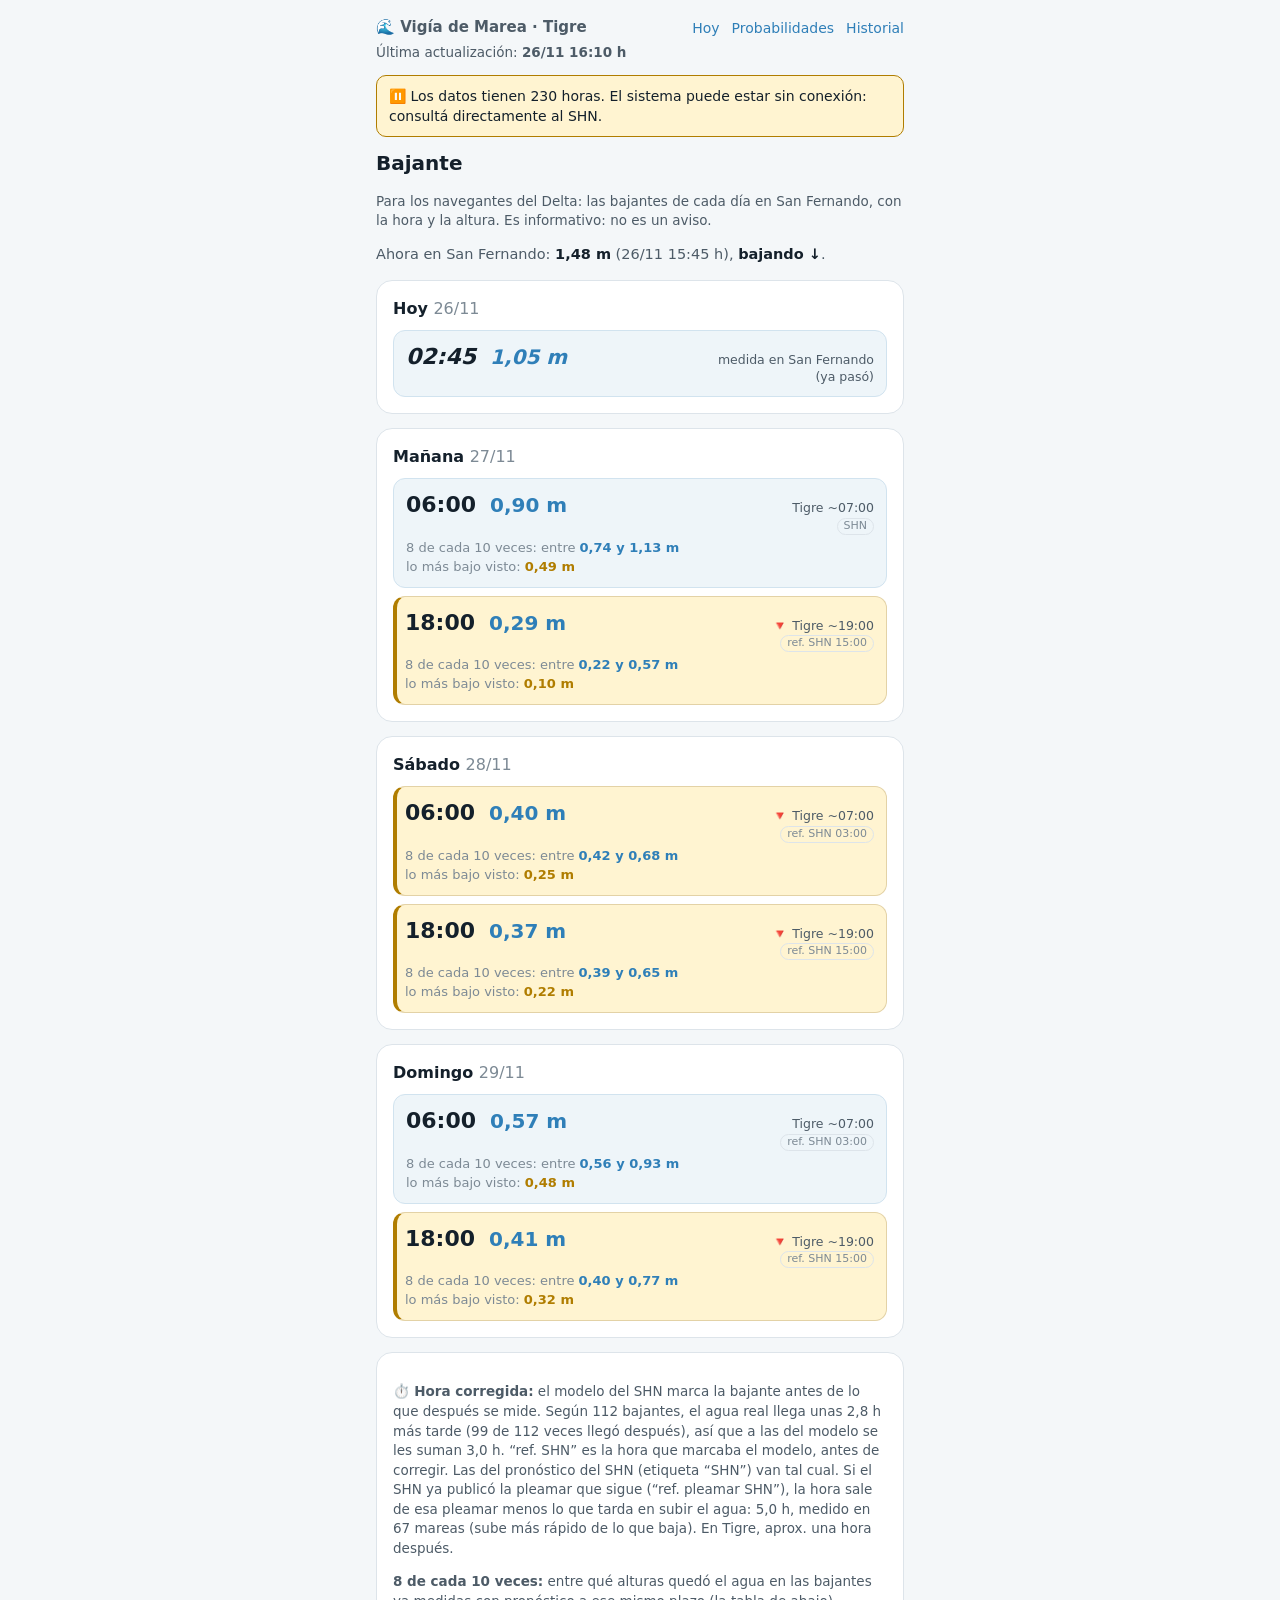
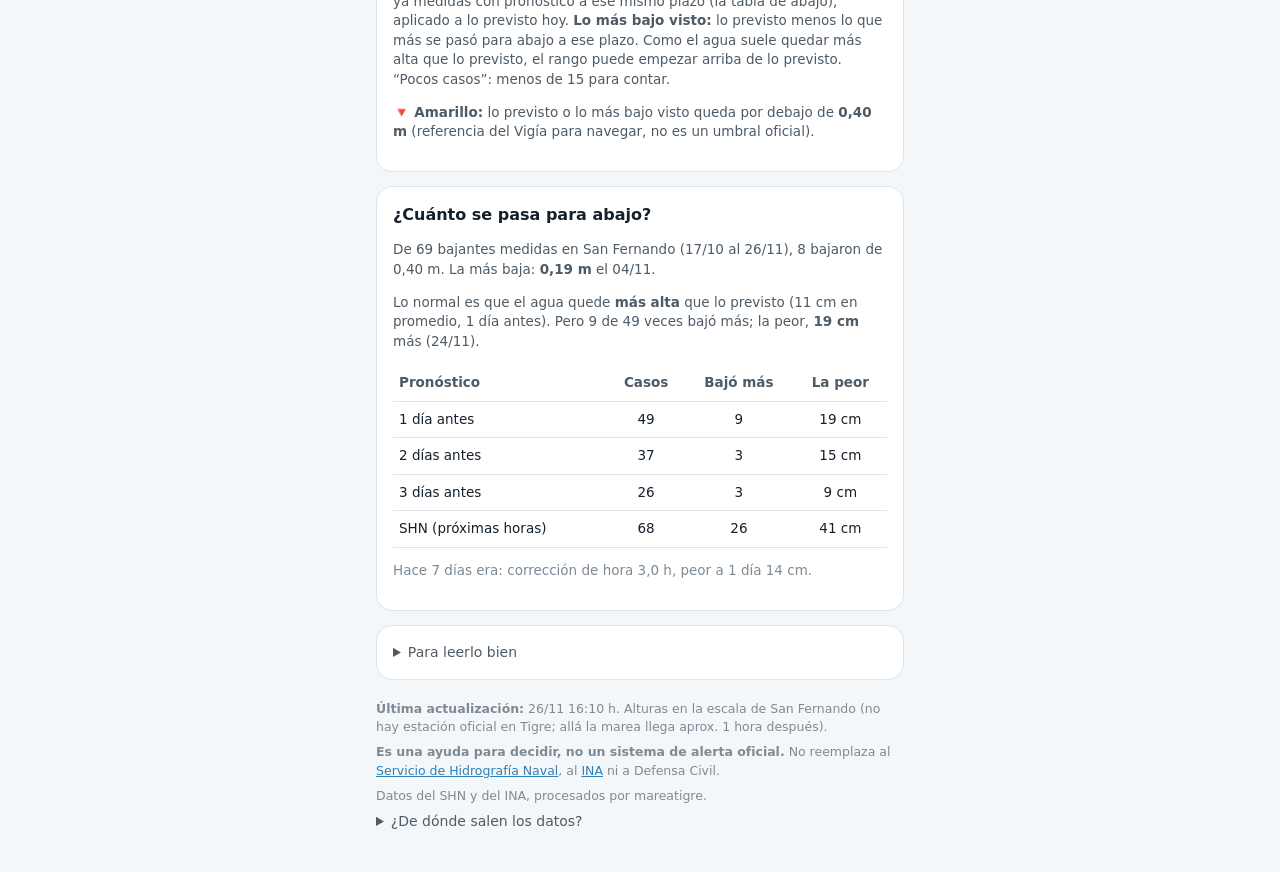
==== commit 1be2aa01: "bajante v6: en curso" ====
--- a/bajante.html
+++ b/bajante.html
@@ -20,6 +20,7 @@
 .bj .d{font-size:12.5px;color:var(--ink2);margin-left:auto;text-align:right;line-height:1.35}
 .bj.bajo{background:var(--pos-bg);border:1px solid color-mix(in srgb, var(--pos) 35%, var(--card));border-left:4px solid var(--pos);padding-left:8px}
 .bj.medida .h,.bj.medida .a{font-style:italic}
+.bj .d b{color:var(--ink)}   /* (v6) "en curso" */
 .chip{display:inline-block;font-size:11px;border:1px solid var(--line);border-radius:999px;padding:0 6px;color:var(--mut)}
 .exp td,.exp th{font-size:13.5px}
 .movio{background:var(--pos-bg);border:1px solid var(--pos);border-radius:10px;padding:8px 10px;font-size:13.5px;margin-top:10px}
@@ -45,7 +46,7 @@
   const fuente = `<span class="chip" style="white-space:nowrap">${b.fuente === "SHN" ? "SHN" : ref}</span>`;
   return `<div class="bj${b.bajo_ref ? " bajo" : ""}">
     <span class="h">${hhmm(b.t)}</span><span class="a">${m2b(b.altura)} m</span>
-    <span class="d">${b.bajo_ref ? "🔻 " : ""}Tigre ~${horaT(b.t)}<br>${fuente}</span>${r}</div>`;
+    <span class="d">${b.en_curso ? `<b>en curso</b>${B.ahora ? ` · ahora ${m2b(B.ahora.altura)}&nbsp;m` : ""}<br>` : ""}${b.bajo_ref ? "🔻 " : ""}Tigre ~${horaT(b.t)}<br>${fuente}</span>${r}</div>`;
 }
 function filaMedida(b) {
   return `<div class="bj medida"><span class="h">${hhmm(b.t)}</span><span class="a">${m2b(b.altura)} m</span>
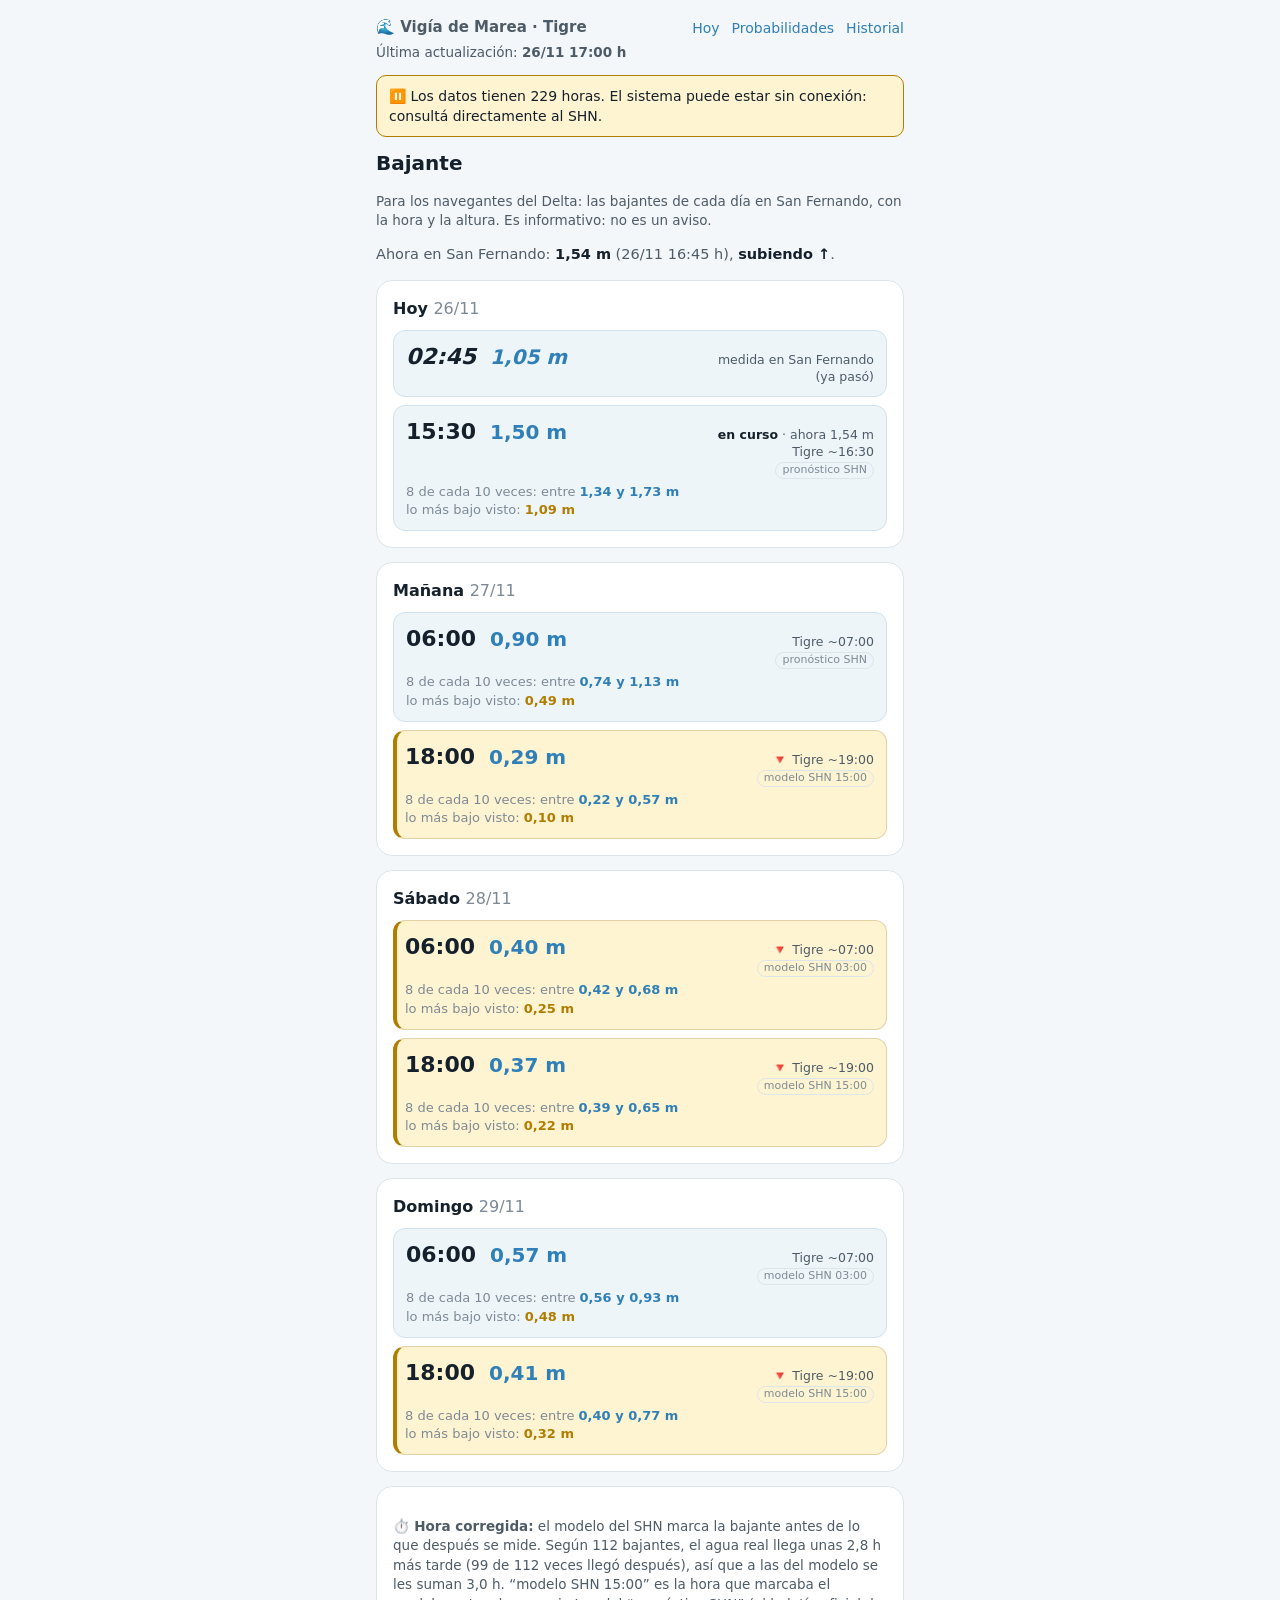
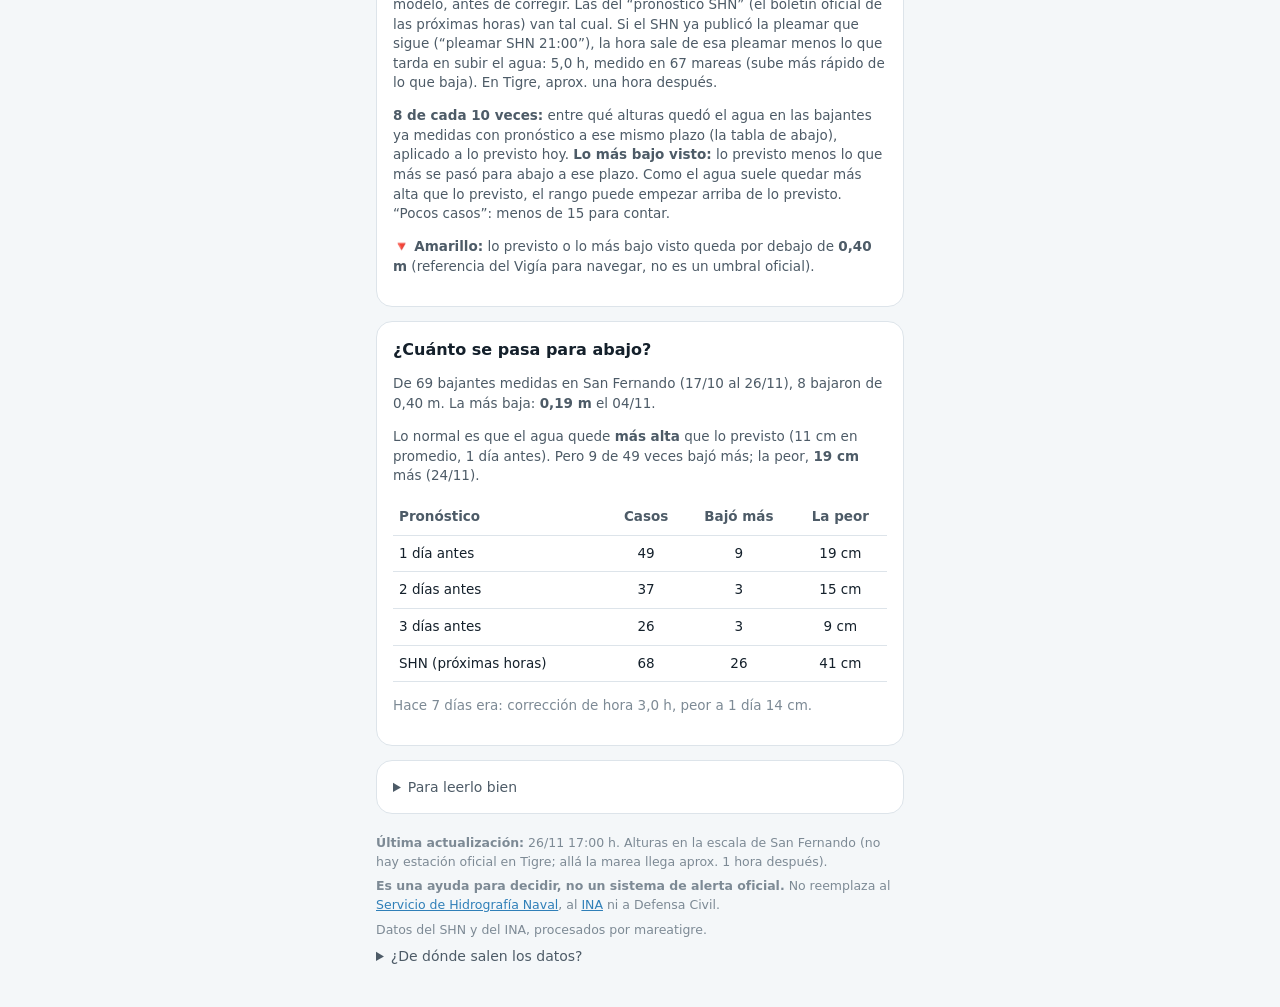
==== commit 773bba6b: "bajante: etiquetas mas claras" ====
--- a/bajante.html
+++ b/bajante.html
@@ -41,9 +41,10 @@
   // (v4, pedido de Fernando: corto) Etiqueta con la hora ORIGINAL del modelo del SHN ("ref. SHN 15:00"), para compararla
   // con la página del SHN; la hora grande ya está corregida. Con el día si la corrección cruza la medianoche.
   // (v5) Si la hora sale de la pleamar que ya publicó el SHN, la etiqueta muestra esa pleamar.
-  const ref = b.ancla ? `ref. pleamar SHN ${hhmm(b.ancla)}${b.ancla.slice(0, 10) !== b.t.slice(0, 10) ? " " + ddmm(b.ancla) : ""}`
-    : !b.t_mod ? "modelo" : `ref. SHN ${hhmm(b.t_mod)}${b.t_mod.slice(0, 10) !== b.t.slice(0, 10) ? " " + ddmm(b.t_mod) : ""}`;
-  const fuente = `<span class="chip" style="white-space:nowrap">${b.fuente === "SHN" ? "SHN" : ref}</span>`;
+  // (26/11, pedido de Fernando) Etiquetas que dicen de dónde sale cada una: "pronóstico SHN", "modelo SHN hh:mm", "pleamar SHN hh:mm".
+  const ref = b.ancla ? `pleamar SHN ${hhmm(b.ancla)}${b.ancla.slice(0, 10) !== b.t.slice(0, 10) ? " " + ddmm(b.ancla) : ""}`
+    : !b.t_mod ? "modelo SHN" : `modelo SHN ${hhmm(b.t_mod)}${b.t_mod.slice(0, 10) !== b.t.slice(0, 10) ? " " + ddmm(b.t_mod) : ""}`;
+  const fuente = `<span class="chip" style="white-space:nowrap">${b.fuente === "SHN" ? "pronóstico SHN" : ref}</span>`;
   return `<div class="bj${b.bajo_ref ? " bajo" : ""}">
     <span class="h">${hhmm(b.t)}</span><span class="a">${m2b(b.altura)} m</span>
     <span class="d">${b.en_curso ? `<b>en curso</b>${B.ahora ? ` · ahora ${m2b(B.ahora.altura)}&nbsp;m` : ""}<br>` : ""}${b.bajo_ref ? "🔻 " : ""}Tigre ~${horaT(b.t)}<br>${fuente}</span>${r}</div>`;
@@ -95,9 +96,9 @@
   const h = B.experiencia.hora;
   return h.aplicada ? `<p class="chico">⏱️ <b>Hora corregida:</b> el modelo del SHN marca la bajante antes de lo que después se mide.
     Según ${h.n} bajantes, el agua real llega unas ${h.mediana.toFixed(1).replace(".", ",")} h más tarde (${h.mas_tarde} de ${h.n} veces llegó después),
-    así que a las del modelo se les suman ${h.aplicada.toFixed(1).replace(".", ",")} h. “ref. SHN” es la hora que marcaba el modelo, antes de corregir.
-    Las del pronóstico del SHN (etiqueta “SHN”) van tal cual.
-    ${B.experiencia.subida && B.experiencia.subida.aplicada ? `Si el SHN ya publicó la pleamar que sigue (“ref. pleamar SHN”), la hora sale de esa pleamar menos lo que
+    así que a las del modelo se les suman ${h.aplicada.toFixed(1).replace(".", ",")} h. “modelo SHN 15:00” es la hora que marcaba el modelo, antes de corregir.
+    Las del “pronóstico SHN” (el boletín oficial de las próximas horas) van tal cual.
+    ${B.experiencia.subida && B.experiencia.subida.aplicada ? `Si el SHN ya publicó la pleamar que sigue (“pleamar SHN 21:00”), la hora sale de esa pleamar menos lo que
     tarda en subir el agua: ${B.experiencia.subida.aplicada.toFixed(1).replace(".", ",")} h, medido en ${B.experiencia.subida.n} mareas (sube más rápido de lo que baja).` : ""}
     En Tigre, aprox. una hora después.</p>`
     : `<p class="chico">⏱️ Todavía no hay casos suficientes para corregir la hora del modelo: va tal cual la publica el SHN.</p>`;
